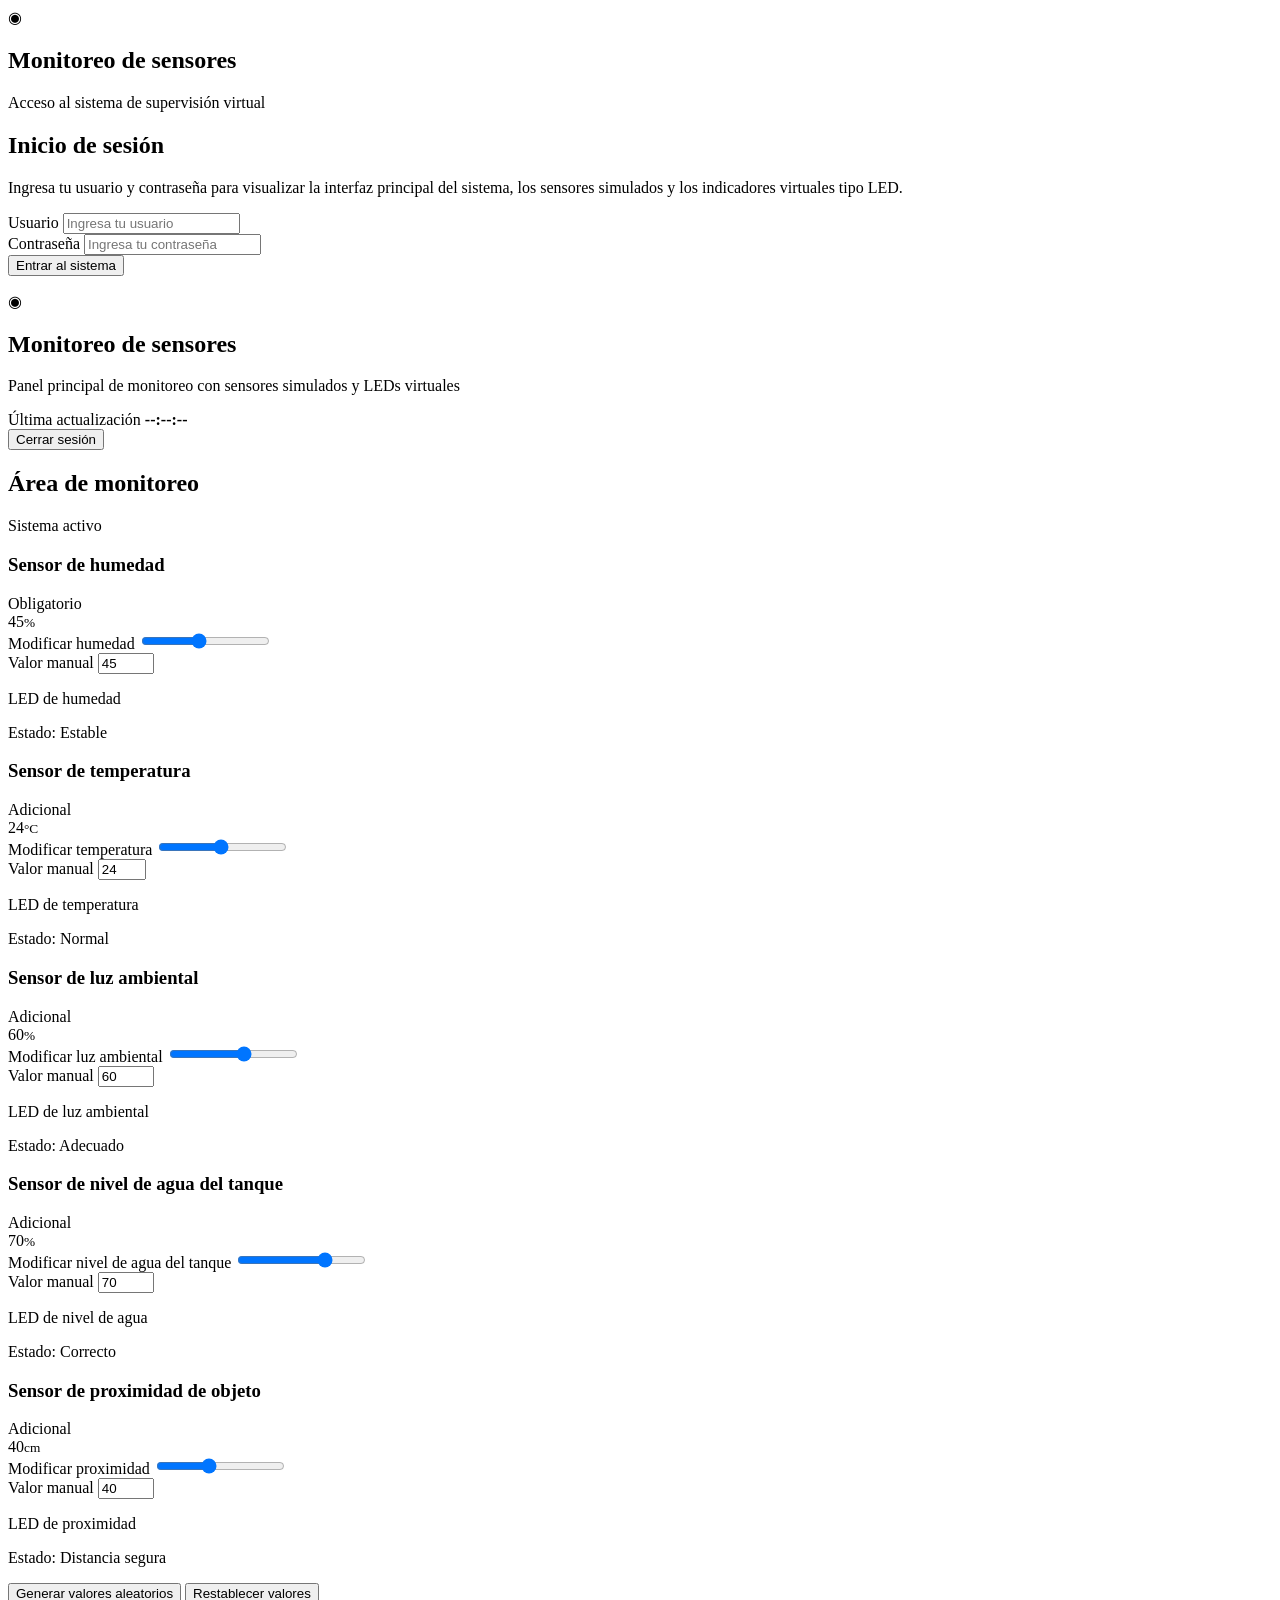
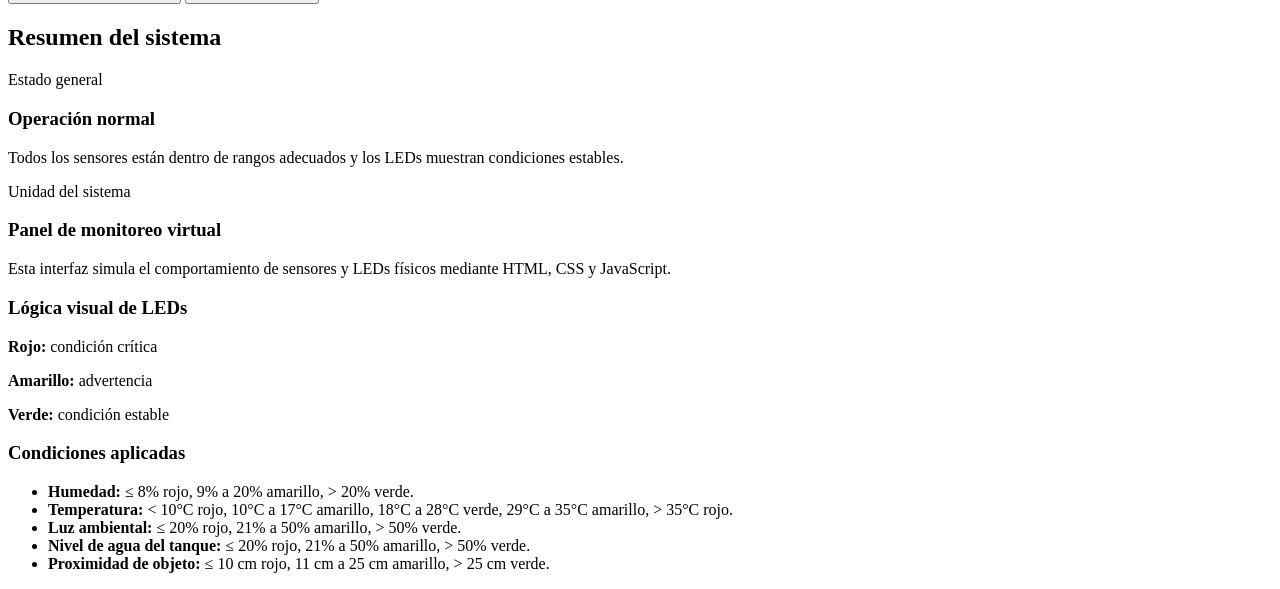
==== index.html @ cc2c725c "Create index.html" ====
<!DOCTYPE html>
<html lang="es">
<head>
  <meta charset="UTF-8">
  <meta name="viewport" content="width=device-width, initial-scale=1.0">
  <title>Monitoreo de sensores</title>
  <link rel="stylesheet" href="style.css">
</head>
<body>

  <!-- Fondo decorativo -->
  <div class="bg-shape shape-1"></div>
  <div class="bg-shape shape-2"></div>
  <div class="bg-grid"></div>

  <!-- =========================
       PANTALLA DE LOGIN
  ========================== -->
  <section id="loginSection" class="screen active">
    <div class="login-card">
      <div class="brand-box">
        <div class="brand-icon">◉</div>
        <div>
          <h1>Monitoreo de sensores</h1>
          <p>Acceso al sistema de supervisión virtual</p>
        </div>
      </div>

      <h2>Inicio de sesión</h2>
      <p class="login-text">
        Ingresa tu usuario y contraseña para visualizar la interfaz principal del sistema,
        los sensores simulados y los indicadores virtuales tipo LED.
      </p>

      <div class="input-group">
        <label for="usuario">Usuario</label>
        <input type="text" id="usuario" placeholder="Ingresa tu usuario">
      </div>

      <div class="input-group">
        <label for="contrasena">Contraseña</label>
        <input type="password" id="contrasena" placeholder="Ingresa tu contraseña">
      </div>

      <button id="btnLogin" class="btn btn-primary">Entrar al sistema</button>
      <p id="mensajeLogin" class="mensaje-login"></p>
    </div>
  </section>

  <!-- =========================
       INTERFAZ PRINCIPAL
  ========================== -->
  <section id="dashboardSection" class="screen">
    <header class="topbar">
      <div class="brand-box">
        <div class="brand-icon">◉</div>
        <div>
          <h1>Monitoreo de sensores</h1>
          <p>Panel principal de monitoreo con sensores simulados y LEDs virtuales</p>
        </div>
      </div>

      <div class="topbar-right">
        <div class="time-box">
          <span>Última actualización</span>
          <strong id="horaActual">--:--:--</strong>
        </div>
        <button id="btnLogout" class="btn btn-outline">Cerrar sesión</button>
      </div>
    </header>

    <main class="dashboard">
      <!-- Panel principal -->
      <section class="panel panel-main">
        <div class="panel-header">
          <h2>Área de monitoreo</h2>
          <span class="status-live">Sistema activo</span>
        </div>

        <!-- Tarjetas de sensores -->
        <div class="cards-grid">

          <!-- SENSOR 1: HUMEDAD -->
          <article class="sensor-card">
            <div class="card-top">
              <h3>Sensor de humedad</h3>
              <span class="badge">Obligatorio</span>
            </div>

            <div class="sensor-value">
              <span id="humedadValor">45</span><small>%</small>
            </div>

            <div class="control-box">
              <label for="humedadRange">Modificar humedad</label>
              <input type="range" id="humedadRange" min="0" max="100" value="45">
            </div>

            <div class="control-box">
              <label for="humedadInput">Valor manual</label>
              <input type="number" id="humedadInput" min="0" max="100" value="45">
            </div>

            <div class="led-info">
              <div class="led led-off" id="ledHumedad"></div>
              <div>
                <p class="led-title">LED de humedad</p>
                <p id="estadoHumedad" class="led-state">Estado: Estable</p>
              </div>
            </div>
          </article>

          <!-- SENSOR 2: TEMPERATURA -->
          <article class="sensor-card">
            <div class="card-top">
              <h3>Sensor de temperatura</h3>
              <span class="badge secondary">Adicional</span>
            </div>

            <div class="sensor-value">
              <span id="temperaturaValor">24</span><small>°C</small>
            </div>

            <div class="control-box">
              <label for="temperaturaRange">Modificar temperatura</label>
              <input type="range" id="temperaturaRange" min="0" max="50" value="24">
            </div>

            <div class="control-box">
              <label for="temperaturaInput">Valor manual</label>
              <input type="number" id="temperaturaInput" min="0" max="50" value="24">
            </div>

            <div class="led-info">
              <div class="led led-off" id="ledTemperatura"></div>
              <div>
                <p class="led-title">LED de temperatura</p>
                <p id="estadoTemperatura" class="led-state">Estado: Normal</p>
              </div>
            </div>
          </article>

          <!-- SENSOR 3: LUZ -->
          <article class="sensor-card">
            <div class="card-top">
              <h3>Sensor de luz ambiental</h3>
              <span class="badge secondary">Adicional</span>
            </div>

            <div class="sensor-value">
              <span id="luzValor">60</span><small>%</small>
            </div>

            <div class="control-box">
              <label for="luzRange">Modificar luz ambiental</label>
              <input type="range" id="luzRange" min="0" max="100" value="60">
            </div>

            <div class="control-box">
              <label for="luzInput">Valor manual</label>
              <input type="number" id="luzInput" min="0" max="100" value="60">
            </div>

            <div class="led-info">
              <div class="led led-off" id="ledLuz"></div>
              <div>
                <p class="led-title">LED de luz ambiental</p>
                <p id="estadoLuz" class="led-state">Estado: Adecuado</p>
              </div>
            </div>
          </article>

          <!-- SENSOR 4: NIVEL DE AGUA -->
          <article class="sensor-card">
            <div class="card-top">
              <h3>Sensor de nivel de agua del tanque</h3>
              <span class="badge secondary">Adicional</span>
            </div>

            <div class="sensor-value">
              <span id="nivelValor">70</span><small>%</small>
            </div>

            <div class="control-box">
              <label for="nivelRange">Modificar nivel de agua del tanque</label>
              <input type="range" id="nivelRange" min="0" max="100" value="70">
            </div>

            <div class="control-box">
              <label for="nivelInput">Valor manual</label>
              <input type="number" id="nivelInput" min="0" max="100" value="70">
            </div>

            <div class="led-info">
              <div class="led led-off" id="ledNivel"></div>
              <div>
                <p class="led-title">LED de nivel de agua</p>
                <p id="estadoNivel" class="led-state">Estado: Correcto</p>
              </div>
            </div>
          </article>

          <!-- SENSOR 5: PROXIMIDAD -->
          <article class="sensor-card">
            <div class="card-top">
              <h3>Sensor de proximidad de objeto</h3>
              <span class="badge secondary">Adicional</span>
            </div>

            <div class="sensor-value">
              <span id="proximidadValor">40</span><small>cm</small>
            </div>

            <div class="control-box">
              <label for="proximidadRange">Modificar proximidad</label>
              <input type="range" id="proximidadRange" min="0" max="100" value="40">
            </div>

            <div class="control-box">
              <label for="proximidadInput">Valor manual</label>
              <input type="number" id="proximidadInput" min="0" max="100" value="40">
            </div>

            <div class="led-info">
              <div class="led led-off" id="ledProximidad"></div>
              <div>
                <p class="led-title">LED de proximidad</p>
                <p id="estadoProximidad" class="led-state">Estado: Distancia segura</p>
              </div>
            </div>
          </article>

        </div>

        <div class="action-row">
          <button id="btnAleatorio" class="btn btn-primary">Generar valores aleatorios</button>
          <button id="btnReset" class="btn btn-secondary">Restablecer valores</button>
        </div>
      </section>

      <!-- Panel lateral -->
      <aside class="panel panel-side">
        <div class="panel-header">
          <h2>Resumen del sistema</h2>
        </div>

        <div class="summary-card">
          <p class="summary-label">Estado general</p>
          <h3 id="estadoGeneral">Operación normal</h3>
          <p id="descripcionGeneral" class="summary-text">
            Todos los sensores están dentro de rangos adecuados y los LEDs muestran condiciones estables.
          </p>
        </div>

        <div class="summary-card">
          <p class="summary-label">Unidad del sistema</p>
          <h3>Panel de monitoreo virtual</h3>
          <p class="summary-text">
            Esta interfaz simula el comportamiento de sensores y LEDs físicos mediante HTML, CSS y JavaScript.
          </p>
        </div>

        <div class="legend-card">
          <h3>Lógica visual de LEDs</h3>

          <div class="legend-item">
            <span class="mini-led red"></span>
            <p><strong>Rojo:</strong> condición crítica</p>
          </div>

          <div class="legend-item">
            <span class="mini-led yellow"></span>
            <p><strong>Amarillo:</strong> advertencia</p>
          </div>

          <div class="legend-item">
            <span class="mini-led green"></span>
            <p><strong>Verde:</strong> condición estable</p>
          </div>
        </div>

        <div class="logic-card">
          <h3>Condiciones aplicadas</h3>
          <ul>
            <li><strong>Humedad:</strong> ≤ 8% rojo, 9% a 20% amarillo, > 20% verde.</li>
            <li><strong>Temperatura:</strong> < 10°C rojo, 10°C a 17°C amarillo, 18°C a 28°C verde, 29°C a 35°C amarillo, > 35°C rojo.</li>
            <li><strong>Luz ambiental:</strong> ≤ 20% rojo, 21% a 50% amarillo, > 50% verde.</li>
            <li><strong>Nivel de agua del tanque:</strong> ≤ 20% rojo, 21% a 50% amarillo, > 50% verde.</li>
            <li><strong>Proximidad de objeto:</strong> ≤ 10 cm rojo, 11 cm a 25 cm amarillo, > 25 cm verde.</li>
          </ul>
        </div>
      </aside>
    </main>
  </section>

  <script src="script.js"></script>
</body>
</html>
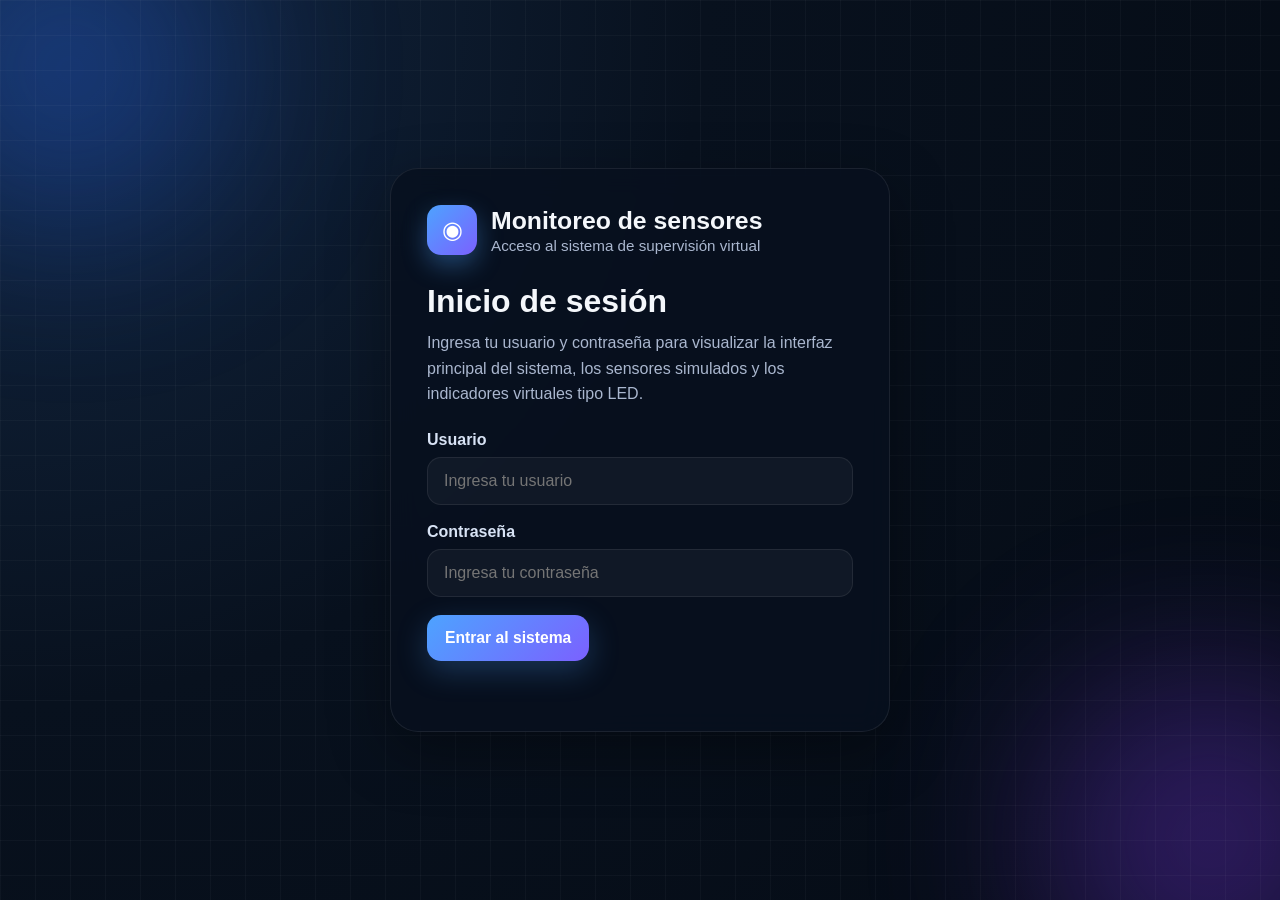
==== commit 00147def: "Update index.html" ====
--- a/index.html
+++ b/index.html
@@ -283,7 +283,7 @@
           <h3>Condiciones aplicadas</h3>
           <ul>
             <li><strong>Humedad:</strong> ≤ 8% rojo, 9% a 20% amarillo, > 20% verde.</li>
-            <li><strong>Temperatura:</strong> < 10°C rojo, 10°C a 17°C amarillo, 18°C a 28°C verde, 29°C a 35°C amarillo, > 35°C rojo.</li>
+            <li><strong>Temperatura:</strong> &lt; 10°C rojo, 10°C a 17°C amarillo, 18°C a 28°C verde, 29°C a 35°C amarillo, &gt; 35°C rojo.</li>
             <li><strong>Luz ambiental:</strong> ≤ 20% rojo, 21% a 50% amarillo, > 50% verde.</li>
             <li><strong>Nivel de agua del tanque:</strong> ≤ 20% rojo, 21% a 50% amarillo, > 50% verde.</li>
             <li><strong>Proximidad de objeto:</strong> ≤ 10 cm rojo, 11 cm a 25 cm amarillo, > 25 cm verde.</li>
@@ -296,3 +296,4 @@
   <script src="script.js"></script>
 </body>
 </html>
+
--- a/style.css
+++ b/style.css
@@ -0,0 +1,562 @@
+/* =========================
+   REINICIO GENERAL
+========================= */
+* {
+  margin: 0;
+  padding: 0;
+  box-sizing: border-box;
+}
+
+/* =========================
+   VARIABLES DE COLOR
+========================= */
+:root {
+  --bg-main: #07111f;
+  --bg-card: rgba(16, 27, 46, 0.78);
+  --bg-card-strong: rgba(8, 17, 32, 0.92);
+  --line: rgba(255, 255, 255, 0.08);
+
+  --text: #f4f7fb;
+  --text-soft: #aab7cf;
+
+  --primary: #4da3ff;
+  --primary-2: #7b61ff;
+
+  --success: #22c55e;
+  --warning: #facc15;
+  --danger: #ef4444;
+
+  --shadow: 0 20px 60px rgba(0, 0, 0, 0.35);
+  --radius: 22px;
+}
+
+/* =========================
+   CUERPO
+========================= */
+body {
+  min-height: 100vh;
+  font-family: Arial, Helvetica, sans-serif;
+  color: var(--text);
+  background: radial-gradient(circle at top left, #132844 0%, #08111e 45%, #050b14 100%);
+  overflow-x: hidden;
+  position: relative;
+}
+
+/* =========================
+   FONDO DECORATIVO
+========================= */
+.bg-shape {
+  position: fixed;
+  border-radius: 50%;
+  filter: blur(90px);
+  z-index: 0;
+  opacity: 0.35;
+}
+
+.shape-1 {
+  width: 320px;
+  height: 320px;
+  background: #2563eb;
+  top: -90px;
+  left: -90px;
+}
+
+.shape-2 {
+  width: 340px;
+  height: 340px;
+  background: #7c3aed;
+  bottom: -110px;
+  right: -100px;
+}
+
+.bg-grid {
+  position: fixed;
+  inset: 0;
+  background-image:
+    linear-gradient(rgba(255,255,255,0.03) 1px, transparent 1px),
+    linear-gradient(90deg, rgba(255,255,255,0.03) 1px, transparent 1px);
+  background-size: 35px 35px;
+  z-index: 0;
+}
+
+/* =========================
+   PANTALLAS
+========================= */
+.screen {
+  display: none;
+  position: relative;
+  z-index: 1;
+}
+
+.screen.active {
+  display: block;
+}
+
+/* =========================
+   LOGIN
+========================= */
+#loginSection {
+  min-height: 100vh;
+  display: flex;
+  align-items: center;
+  justify-content: center;
+  padding: 30px;
+}
+
+.login-card {
+  width: 100%;
+  max-width: 500px;
+  background: rgba(8, 16, 30, 0.84);
+  border: 1px solid var(--line);
+  border-radius: 28px;
+  padding: 36px;
+  box-shadow: var(--shadow);
+  backdrop-filter: blur(14px);
+}
+
+.brand-box {
+  display: flex;
+  align-items: center;
+  gap: 14px;
+  margin-bottom: 28px;
+}
+
+.brand-icon {
+  width: 50px;
+  height: 50px;
+  border-radius: 14px;
+  background: linear-gradient(135deg, var(--primary), var(--primary-2));
+  display: flex;
+  align-items: center;
+  justify-content: center;
+  color: white;
+  font-size: 24px;
+  box-shadow: 0 10px 25px rgba(77, 163, 255, 0.35);
+}
+
+.brand-box h1 {
+  font-size: 1.55rem;
+  margin-bottom: 2px;
+}
+
+.brand-box p {
+  color: var(--text-soft);
+  font-size: 0.95rem;
+}
+
+.login-card h2 {
+  font-size: 2rem;
+  margin-bottom: 10px;
+}
+
+.login-text {
+  color: var(--text-soft);
+  margin-bottom: 24px;
+  line-height: 1.6;
+}
+
+.input-group {
+  margin-bottom: 18px;
+}
+
+.input-group label {
+  display: block;
+  margin-bottom: 8px;
+  font-weight: bold;
+  color: #d8e3f5;
+}
+
+.input-group input {
+  width: 100%;
+  padding: 14px 16px;
+  border-radius: 14px;
+  border: 1px solid var(--line);
+  background: rgba(255,255,255,0.04);
+  color: white;
+  outline: none;
+  font-size: 1rem;
+}
+
+.input-group input:focus {
+  border-color: rgba(77, 163, 255, 0.7);
+  box-shadow: 0 0 0 4px rgba(77, 163, 255, 0.12);
+}
+
+.mensaje-login {
+  margin-top: 14px;
+  min-height: 20px;
+  font-weight: bold;
+}
+
+/* =========================
+   BOTONES
+========================= */
+.btn {
+  border: none;
+  cursor: pointer;
+  border-radius: 14px;
+  padding: 14px 18px;
+  font-size: 0.98rem;
+  font-weight: bold;
+  transition: 0.25s ease;
+}
+
+.btn:hover {
+  transform: translateY(-2px);
+}
+
+.btn-primary {
+  color: white;
+  background: linear-gradient(135deg, var(--primary), var(--primary-2));
+  box-shadow: 0 10px 30px rgba(77, 163, 255, 0.25);
+}
+
+.btn-secondary {
+  color: white;
+  background: rgba(255,255,255,0.08);
+  border: 1px solid var(--line);
+}
+
+.btn-outline {
+  color: white;
+  background: transparent;
+  border: 1px solid rgba(255,255,255,0.16);
+}
+
+/* =========================
+   DASHBOARD
+========================= */
+#dashboardSection {
+  min-height: 100vh;
+  padding: 26px;
+}
+
+.topbar {
+  display: flex;
+  justify-content: space-between;
+  align-items: center;
+  gap: 20px;
+  margin-bottom: 26px;
+  background: rgba(10, 18, 33, 0.72);
+  border: 1px solid var(--line);
+  border-radius: 24px;
+  padding: 20px 24px;
+  backdrop-filter: blur(12px);
+  box-shadow: var(--shadow);
+}
+
+.topbar-right {
+  display: flex;
+  align-items: center;
+  gap: 14px;
+}
+
+.time-box {
+  background: rgba(255,255,255,0.04);
+  border: 1px solid var(--line);
+  border-radius: 16px;
+  padding: 12px 16px;
+  text-align: right;
+}
+
+.time-box span {
+  display: block;
+  color: var(--text-soft);
+  font-size: 0.82rem;
+  margin-bottom: 4px;
+}
+
+.dashboard {
+  display: grid;
+  grid-template-columns: 2fr 1fr;
+  gap: 24px;
+}
+
+.panel {
+  background: var(--bg-card);
+  border: 1px solid var(--line);
+  border-radius: 24px;
+  padding: 24px;
+  backdrop-filter: blur(12px);
+  box-shadow: var(--shadow);
+}
+
+.panel-header {
+  display: flex;
+  justify-content: space-between;
+  align-items: center;
+  margin-bottom: 22px;
+}
+
+.panel-header h2 {
+  font-size: 1.4rem;
+}
+
+.status-live {
+  padding: 8px 12px;
+  border-radius: 999px;
+  background: rgba(34, 197, 94, 0.12);
+  color: #85f5a7;
+  border: 1px solid rgba(34, 197, 94, 0.3);
+  font-size: 0.85rem;
+  font-weight: bold;
+}
+
+/* =========================
+   TARJETAS DE SENSORES
+========================= */
+.cards-grid {
+  display: grid;
+  grid-template-columns: repeat(auto-fit, minmax(260px, 1fr));
+  gap: 20px;
+}
+
+.sensor-card,
+.summary-card,
+.legend-card,
+.logic-card {
+  background: rgba(255,255,255,0.04);
+  border: 1px solid var(--line);
+  border-radius: 20px;
+  padding: 20px;
+}
+
+.sensor-card {
+  min-height: 100%;
+}
+
+.card-top {
+  display: flex;
+  justify-content: space-between;
+  align-items: center;
+  margin-bottom: 18px;
+  gap: 8px;
+}
+
+.card-top h3 {
+  font-size: 1.05rem;
+  line-height: 1.35;
+}
+
+.badge {
+  padding: 6px 10px;
+  border-radius: 999px;
+  background: rgba(77,163,255,0.14);
+  border: 1px solid rgba(77,163,255,0.35);
+  color: #a9d0ff;
+  font-size: 0.78rem;
+  white-space: nowrap;
+}
+
+.badge.secondary {
+  background: rgba(123,97,255,0.14);
+  border: 1px solid rgba(123,97,255,0.35);
+  color: #c9bbff;
+}
+
+.sensor-value {
+  font-size: 3rem;
+  font-weight: bold;
+  margin-bottom: 18px;
+}
+
+.sensor-value small {
+  font-size: 1.2rem;
+  color: var(--text-soft);
+  margin-left: 4px;
+}
+
+.control-box {
+  margin-bottom: 14px;
+}
+
+.control-box label {
+  display: block;
+  margin-bottom: 8px;
+  color: #d8e3f5;
+  font-weight: bold;
+  font-size: 0.92rem;
+}
+
+.control-box input[type="range"] {
+  width: 100%;
+  accent-color: #6ea8ff;
+}
+
+.control-box input[type="number"] {
+  width: 100%;
+  padding: 12px 14px;
+  border-radius: 14px;
+  border: 1px solid var(--line);
+  background: rgba(255,255,255,0.05);
+  color: white;
+  font-size: 1rem;
+}
+
+.control-box input[type="number"]:focus {
+  outline: none;
+  border-color: rgba(77, 163, 255, 0.7);
+  box-shadow: 0 0 0 4px rgba(77, 163, 255, 0.12);
+}
+
+.led-info {
+  margin-top: 18px;
+  display: flex;
+  align-items: center;
+  gap: 14px;
+  padding: 15px;
+  background: rgba(255,255,255,0.03);
+  border-radius: 18px;
+  border: 1px solid var(--line);
+}
+
+.led-title {
+  font-weight: bold;
+  margin-bottom: 4px;
+}
+
+.led-state {
+  color: var(--text-soft);
+  font-size: 0.94rem;
+  line-height: 1.4;
+}
+
+/* =========================
+   LEDS
+========================= */
+.led {
+  width: 28px;
+  height: 28px;
+  border-radius: 50%;
+  background: #444;
+  box-shadow: inset 0 0 8px rgba(0,0,0,0.5);
+}
+
+.led-green {
+  background: #22c55e;
+  box-shadow: 0 0 16px #22c55e, 0 0 28px rgba(34, 197, 94, 0.8);
+}
+
+.led-yellow {
+  background: #facc15;
+  box-shadow: 0 0 16px #facc15, 0 0 28px rgba(250, 204, 21, 0.8);
+}
+
+.led-red {
+  background: #ef4444;
+  box-shadow: 0 0 16px #ef4444, 0 0 28px rgba(239, 68, 68, 0.8);
+}
+
+.led-off {
+  background: #4b5563;
+  box-shadow: none;
+}
+
+/* =========================
+   BOTONES DE ACCIÓN
+========================= */
+.action-row {
+  display: flex;
+  gap: 14px;
+  margin-top: 22px;
+  flex-wrap: wrap;
+}
+
+/* =========================
+   PANEL DERECHO
+========================= */
+.panel-side {
+  display: flex;
+  flex-direction: column;
+  gap: 18px;
+}
+
+.summary-label {
+  color: var(--text-soft);
+  font-size: 0.92rem;
+  margin-bottom: 8px;
+}
+
+.summary-card h3 {
+  font-size: 1.45rem;
+  margin-bottom: 10px;
+}
+
+.summary-text {
+  color: var(--text-soft);
+  line-height: 1.55;
+}
+
+.legend-card h3,
+.logic-card h3 {
+  margin-bottom: 14px;
+}
+
+.legend-item {
+  display: flex;
+  align-items: center;
+  gap: 12px;
+  margin-bottom: 12px;
+}
+
+.mini-led {
+  width: 14px;
+  height: 14px;
+  border-radius: 50%;
+  display: inline-block;
+}
+
+.mini-led.red {
+  background: #ef4444;
+  box-shadow: 0 0 10px #ef4444;
+}
+
+.mini-led.yellow {
+  background: #facc15;
+  box-shadow: 0 0 10px #facc15;
+}
+
+.mini-led.green {
+  background: #22c55e;
+  box-shadow: 0 0 10px #22c55e;
+}
+
+.logic-card ul {
+  padding-left: 20px;
+  line-height: 1.7;
+  color: var(--text-soft);
+}
+
+/* =========================
+   RESPONSIVE
+========================= */
+@media (max-width: 1100px) {
+  .dashboard {
+    grid-template-columns: 1fr;
+  }
+}
+
+@media (max-width: 780px) {
+  .topbar {
+    flex-direction: column;
+    align-items: flex-start;
+  }
+
+  .topbar-right {
+    width: 100%;
+    flex-direction: column;
+    align-items: stretch;
+  }
+
+  .time-box {
+    text-align: left;
+  }
+
+  .login-card {
+    padding: 28px;
+  }
+
+  .sensor-value {
+    font-size: 2.5rem;
+  }
+}
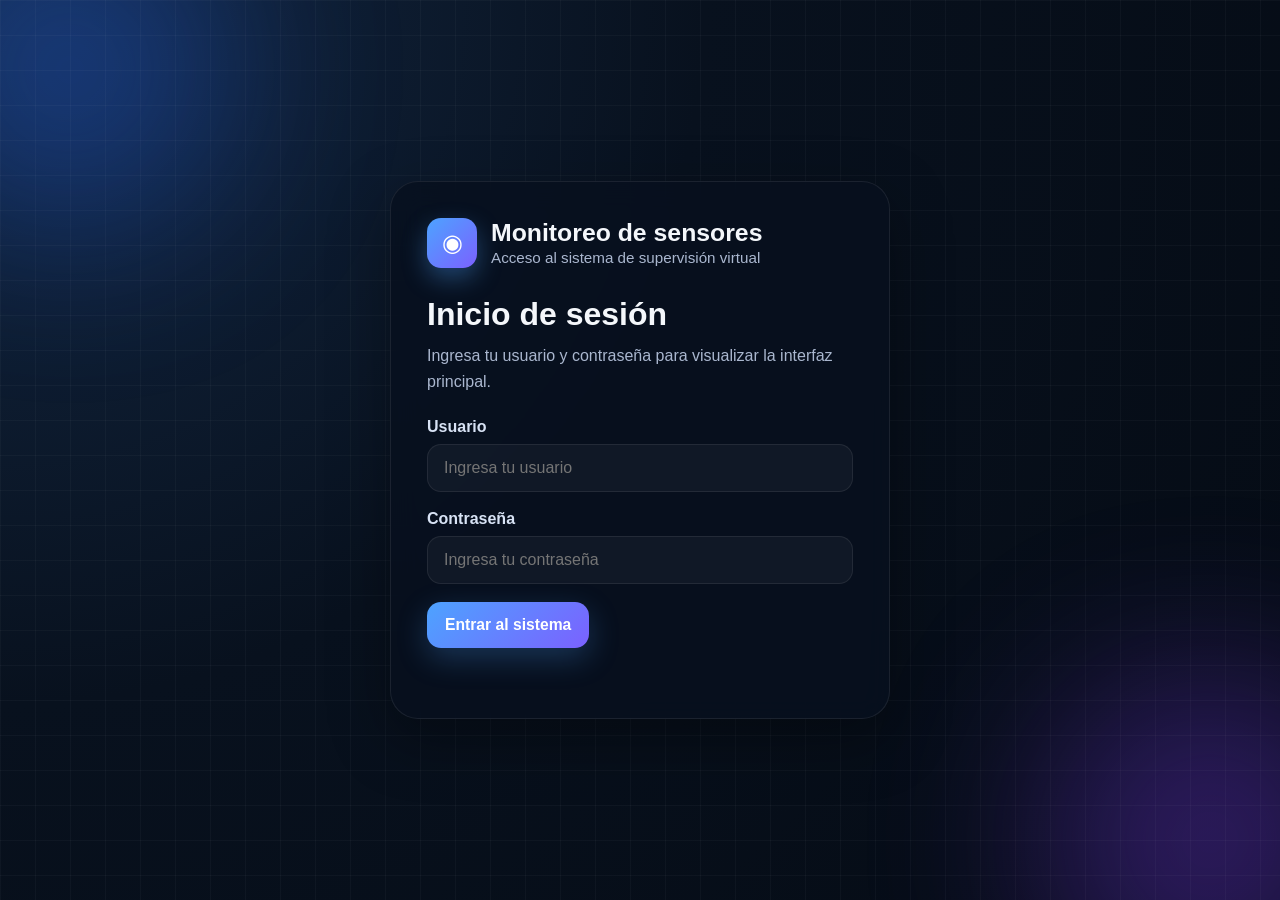
==== commit 11723308: "Update index.html" ====
--- a/index.html
+++ b/index.html
@@ -7,15 +7,10 @@
   <link rel="stylesheet" href="style.css">
 </head>
 <body>
-
-  <!-- Fondo decorativo -->
   <div class="bg-shape shape-1"></div>
   <div class="bg-shape shape-2"></div>
   <div class="bg-grid"></div>
 
-  <!-- =========================
-       PANTALLA DE LOGIN
-  ========================== -->
   <section id="loginSection" class="screen active">
     <div class="login-card">
       <div class="brand-box">
@@ -28,8 +23,7 @@
 
       <h2>Inicio de sesión</h2>
       <p class="login-text">
-        Ingresa tu usuario y contraseña para visualizar la interfaz principal del sistema,
-        los sensores simulados y los indicadores virtuales tipo LED.
+        Ingresa tu usuario y contraseña para visualizar la interfaz principal.
       </p>
 
       <div class="input-group">
@@ -47,16 +41,13 @@
     </div>
   </section>
 
-  <!-- =========================
-       INTERFAZ PRINCIPAL
-  ========================== -->
   <section id="dashboardSection" class="screen">
     <header class="topbar">
       <div class="brand-box">
         <div class="brand-icon">◉</div>
         <div>
           <h1>Monitoreo de sensores</h1>
-          <p>Panel principal de monitoreo con sensores simulados y LEDs virtuales</p>
+          <p>Panel principal con sensores simulados y LEDs virtuales</p>
         </div>
       </div>
 
@@ -70,167 +61,13 @@
     </header>
 
     <main class="dashboard">
-      <!-- Panel principal -->
-      <section class="panel panel-main">
+      <section class="panel">
         <div class="panel-header">
           <h2>Área de monitoreo</h2>
           <span class="status-live">Sistema activo</span>
         </div>
 
-        <!-- Tarjetas de sensores -->
-        <div class="cards-grid">
-
-          <!-- SENSOR 1: HUMEDAD -->
-          <article class="sensor-card">
-            <div class="card-top">
-              <h3>Sensor de humedad</h3>
-              <span class="badge">Obligatorio</span>
-            </div>
-
-            <div class="sensor-value">
-              <span id="humedadValor">45</span><small>%</small>
-            </div>
-
-            <div class="control-box">
-              <label for="humedadRange">Modificar humedad</label>
-              <input type="range" id="humedadRange" min="0" max="100" value="45">
-            </div>
-
-            <div class="control-box">
-              <label for="humedadInput">Valor manual</label>
-              <input type="number" id="humedadInput" min="0" max="100" value="45">
-            </div>
-
-            <div class="led-info">
-              <div class="led led-off" id="ledHumedad"></div>
-              <div>
-                <p class="led-title">LED de humedad</p>
-                <p id="estadoHumedad" class="led-state">Estado: Estable</p>
-              </div>
-            </div>
-          </article>
-
-          <!-- SENSOR 2: TEMPERATURA -->
-          <article class="sensor-card">
-            <div class="card-top">
-              <h3>Sensor de temperatura</h3>
-              <span class="badge secondary">Adicional</span>
-            </div>
-
-            <div class="sensor-value">
-              <span id="temperaturaValor">24</span><small>°C</small>
-            </div>
-
-            <div class="control-box">
-              <label for="temperaturaRange">Modificar temperatura</label>
-              <input type="range" id="temperaturaRange" min="0" max="50" value="24">
-            </div>
-
-            <div class="control-box">
-              <label for="temperaturaInput">Valor manual</label>
-              <input type="number" id="temperaturaInput" min="0" max="50" value="24">
-            </div>
-
-            <div class="led-info">
-              <div class="led led-off" id="ledTemperatura"></div>
-              <div>
-                <p class="led-title">LED de temperatura</p>
-                <p id="estadoTemperatura" class="led-state">Estado: Normal</p>
-              </div>
-            </div>
-          </article>
-
-          <!-- SENSOR 3: LUZ -->
-          <article class="sensor-card">
-            <div class="card-top">
-              <h3>Sensor de luz ambiental</h3>
-              <span class="badge secondary">Adicional</span>
-            </div>
-
-            <div class="sensor-value">
-              <span id="luzValor">60</span><small>%</small>
-            </div>
-
-            <div class="control-box">
-              <label for="luzRange">Modificar luz ambiental</label>
-              <input type="range" id="luzRange" min="0" max="100" value="60">
-            </div>
-
-            <div class="control-box">
-              <label for="luzInput">Valor manual</label>
-              <input type="number" id="luzInput" min="0" max="100" value="60">
-            </div>
-
-            <div class="led-info">
-              <div class="led led-off" id="ledLuz"></div>
-              <div>
-                <p class="led-title">LED de luz ambiental</p>
-                <p id="estadoLuz" class="led-state">Estado: Adecuado</p>
-              </div>
-            </div>
-          </article>
-
-          <!-- SENSOR 4: NIVEL DE AGUA -->
-          <article class="sensor-card">
-            <div class="card-top">
-              <h3>Sensor de nivel de agua del tanque</h3>
-              <span class="badge secondary">Adicional</span>
-            </div>
-
-            <div class="sensor-value">
-              <span id="nivelValor">70</span><small>%</small>
-            </div>
-
-            <div class="control-box">
-              <label for="nivelRange">Modificar nivel de agua del tanque</label>
-              <input type="range" id="nivelRange" min="0" max="100" value="70">
-            </div>
-
-            <div class="control-box">
-              <label for="nivelInput">Valor manual</label>
-              <input type="number" id="nivelInput" min="0" max="100" value="70">
-            </div>
-
-            <div class="led-info">
-              <div class="led led-off" id="ledNivel"></div>
-              <div>
-                <p class="led-title">LED de nivel de agua</p>
-                <p id="estadoNivel" class="led-state">Estado: Correcto</p>
-              </div>
-            </div>
-          </article>
-
-          <!-- SENSOR 5: PROXIMIDAD -->
-          <article class="sensor-card">
-            <div class="card-top">
-              <h3>Sensor de proximidad de objeto</h3>
-              <span class="badge secondary">Adicional</span>
-            </div>
-
-            <div class="sensor-value">
-              <span id="proximidadValor">40</span><small>cm</small>
-            </div>
-
-            <div class="control-box">
-              <label for="proximidadRange">Modificar proximidad</label>
-              <input type="range" id="proximidadRange" min="0" max="100" value="40">
-            </div>
-
-            <div class="control-box">
-              <label for="proximidadInput">Valor manual</label>
-              <input type="number" id="proximidadInput" min="0" max="100" value="40">
-            </div>
-
-            <div class="led-info">
-              <div class="led led-off" id="ledProximidad"></div>
-              <div>
-                <p class="led-title">LED de proximidad</p>
-                <p id="estadoProximidad" class="led-state">Estado: Distancia segura</p>
-              </div>
-            </div>
-          </article>
-
-        </div>
+        <div id="cardsGrid" class="cards-grid"></div>
 
         <div class="action-row">
           <button id="btnAleatorio" class="btn btn-primary">Generar valores aleatorios</button>
@@ -238,56 +75,48 @@
         </div>
       </section>
 
-      <!-- Panel lateral -->
       <aside class="panel panel-side">
         <div class="panel-header">
           <h2>Resumen del sistema</h2>
         </div>
 
         <div class="summary-card">
-          <p class="summary-label">Estado general</p>
+          <p class="summary-label">Resumen del sistema</p>
           <h3 id="estadoGeneral">Operación normal</h3>
           <p id="descripcionGeneral" class="summary-text">
-            Todos los sensores están dentro de rangos adecuados y los LEDs muestran condiciones estables.
+            Todos los sensores se encuentran en rangos adecuados y el sistema opera correctamente.
           </p>
         </div>
 
-        <div class="summary-card">
-          <p class="summary-label">Unidad del sistema</p>
-          <h3>Panel de monitoreo virtual</h3>
-          <p class="summary-text">
-            Esta interfaz simula el comportamiento de sensores y LEDs físicos mediante HTML, CSS y JavaScript.
-          </p>
+        <div class="stats-grid">
+          <div class="stat-card">
+            <span id="totalSensores" class="stat-number">5</span>
+            <p class="stat-label">Total sensores</p>
+          </div>
+          <div class="stat-card">
+            <span id="totalNormales" class="stat-number">5</span>
+            <p class="stat-label">Normales</p>
+          </div>
+          <div class="stat-card">
+            <span id="totalAdvertencia" class="stat-number">0</span>
+            <p class="stat-label">Advertencia</p>
+          </div>
+          <div class="stat-card">
+            <span id="totalCriticos" class="stat-number">0</span>
+            <p class="stat-label">Críticos</p>
+          </div>
         </div>
 
         <div class="legend-card">
           <h3>Lógica visual de LEDs</h3>
-
-          <div class="legend-item">
-            <span class="mini-led red"></span>
-            <p><strong>Rojo:</strong> condición crítica</p>
-          </div>
-
-          <div class="legend-item">
-            <span class="mini-led yellow"></span>
-            <p><strong>Amarillo:</strong> advertencia</p>
-          </div>
-
-          <div class="legend-item">
-            <span class="mini-led green"></span>
-            <p><strong>Verde:</strong> condición estable</p>
-          </div>
+          <div class="legend-item"><span class="mini-led red"></span><p><strong>Rojo:</strong> condición crítica</p></div>
+          <div class="legend-item"><span class="mini-led yellow"></span><p><strong>Amarillo:</strong> advertencia</p></div>
+          <div class="legend-item"><span class="mini-led green"></span><p><strong>Verde:</strong> condición estable</p></div>
         </div>
 
         <div class="logic-card">
           <h3>Condiciones aplicadas</h3>
-          <ul>
-            <li><strong>Humedad:</strong> ≤ 8% rojo, 9% a 20% amarillo, > 20% verde.</li>
-            <li><strong>Temperatura:</strong> &lt; 10°C rojo, 10°C a 17°C amarillo, 18°C a 28°C verde, 29°C a 35°C amarillo, &gt; 35°C rojo.</li>
-            <li><strong>Luz ambiental:</strong> ≤ 20% rojo, 21% a 50% amarillo, > 50% verde.</li>
-            <li><strong>Nivel de agua del tanque:</strong> ≤ 20% rojo, 21% a 50% amarillo, > 50% verde.</li>
-            <li><strong>Proximidad de objeto:</strong> ≤ 10 cm rojo, 11 cm a 25 cm amarillo, > 25 cm verde.</li>
-          </ul>
+          <ul id="logicList"></ul>
         </div>
       </aside>
     </main>
@@ -296,4 +125,3 @@
   <script src="script.js"></script>
 </body>
 </html>
-
--- a/style.css
+++ b/style.css
@@ -13,21 +13,15 @@
 :root {
   --bg-main: #07111f;
   --bg-card: rgba(16, 27, 46, 0.78);
-  --bg-card-strong: rgba(8, 17, 32, 0.92);
   --line: rgba(255, 255, 255, 0.08);
-
   --text: #f4f7fb;
   --text-soft: #aab7cf;
-
   --primary: #4da3ff;
   --primary-2: #7b61ff;
-
   --success: #22c55e;
   --warning: #facc15;
   --danger: #ef4444;
-
   --shadow: 0 20px 60px rgba(0, 0, 0, 0.35);
-  --radius: 22px;
 }
 
 /* =========================
@@ -97,10 +91,13 @@
 ========================= */
 #loginSection {
   min-height: 100vh;
-  display: flex;
   align-items: center;
   justify-content: center;
   padding: 30px;
+}
+
+#loginSection.active {
+  display: flex;
 }
 
 .login-card {
@@ -273,7 +270,7 @@
 }
 
 .panel {
-  background: var(--bg-card);
+  background: rgba(16, 27, 46, 0.78);
   border: 1px solid var(--line);
   border-radius: 24px;
   padding: 24px;
@@ -314,15 +311,12 @@
 .sensor-card,
 .summary-card,
 .legend-card,
-.logic-card {
+.logic-card,
+.stat-card {
   background: rgba(255,255,255,0.04);
   border: 1px solid var(--line);
   border-radius: 20px;
   padding: 20px;
-}
-
-.sensor-card {
-  min-height: 100%;
 }
 
 .card-top {
@@ -475,10 +469,12 @@
   color: var(--text-soft);
   font-size: 0.92rem;
   margin-bottom: 8px;
+  text-transform: uppercase;
+  letter-spacing: 1px;
 }
 
 .summary-card h3 {
-  font-size: 1.45rem;
+  font-size: 1.9rem;
   margin-bottom: 10px;
 }
 
@@ -487,6 +483,38 @@
   line-height: 1.55;
 }
 
+/* =========================
+   TARJETAS DE RESUMEN
+========================= */
+.stats-grid {
+  display: grid;
+  grid-template-columns: 1fr 1fr;
+  gap: 14px;
+}
+
+.stat-card {
+  min-height: 110px;
+  display: flex;
+  flex-direction: column;
+  justify-content: center;
+  background: rgba(255,255,255,0.05);
+}
+
+.stat-number {
+  font-size: 2.2rem;
+  font-weight: bold;
+  color: #f4f7fb;
+  margin-bottom: 8px;
+}
+
+.stat-label {
+  color: #9db4da;
+  font-size: 0.95rem;
+}
+
+/* =========================
+   LEYENDA Y LÓGICA
+========================= */
 .legend-card h3,
 .logic-card h3 {
   margin-bottom: 14px;
@@ -559,4 +587,8 @@
   .sensor-value {
     font-size: 2.5rem;
   }
-}
+
+  .stats-grid {
+    grid-template-columns: 1fr;
+  }
+}
